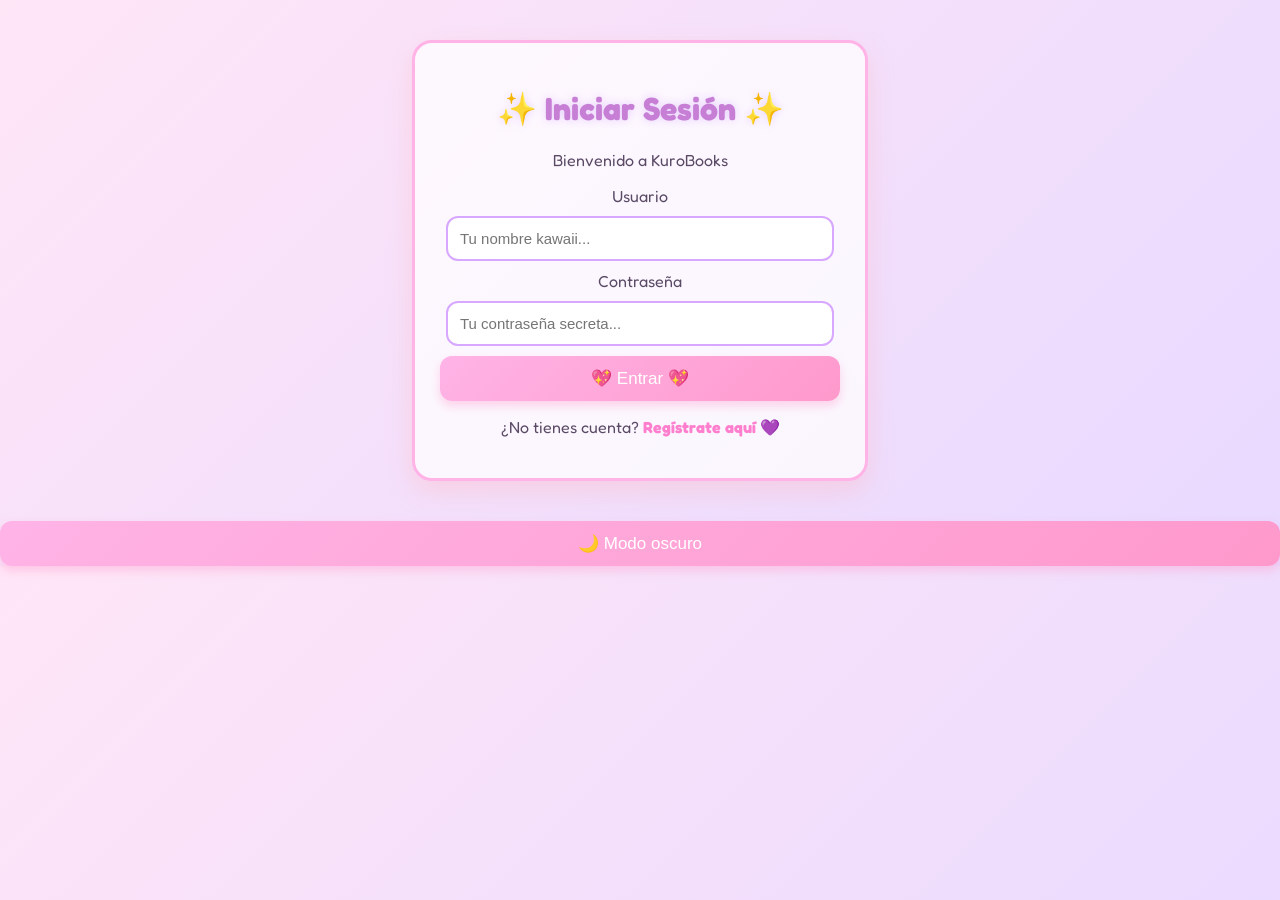
==== login.html @ 952f974f "Add files via upload" ====
<!DOCTYPE html>
<html lang="es">
<head>
    <meta charset="UTF-8">
    <title>Iniciar Sesión ✨</title>
    <link rel="stylesheet" href="estilos.css">
</head>
<body>

<div class="login-contenedor">
    <h1>✨ Iniciar Sesión ✨</h1>
    <p class="subtitulo">Bienvenido a KuroBooks</p>

    <form onsubmit="return login()">
        <label for="usuario">Usuario</label>
        <input type="text" id="usuario" placeholder="Tu nombre kawaii..." required>

        <label for="password">Contraseña</label>
        <input type="password" id="password" placeholder="Tu contraseña secreta..." required>

        <button type="submit">💖 Entrar 💖</button>
    </form>

    <p class="registro-link">
        ¿No tienes cuenta?
        <a href="index.html">Regístrate aquí 💜</a>
    </p>
</div>

<script>
function login() {
    const user = document.getElementById("usuario").value;
    const pass = document.getElementById("password").value;

    const userGuardado = localStorage.getItem("usuario");
    const passGuardada = localStorage.getItem("password");

    if (user === userGuardado && pass === passGuardada) {
        localStorage.setItem("logeado", "true");
        window.location.href = "inicio.html";
        return false;
    } else {
        alert("Usuario o contraseña incorrectos 💔");
        return false;
    }
}
</script>

</body>
</html>

<button onclick="toggleDarkMode()">🌙 Modo oscuro</button>
---- estilos.css ----
/* ---------------------------------------------------
   🌸 KuroBooks — Estilo Pastel Kawaii
   --------------------------------------------------- */

/* Fuente kawaii */
@import url('https://fonts.googleapis.com/css2?family=Fredoka:wght@300;400;500;600&display=swap');

body {
    margin: 0;
    padding: 0;
    font-family: 'Fredoka', sans-serif;
    background: linear-gradient(135deg, #ffe6f7, #e8d9ff);
    color: #5a4a66;
    transition: 0.3s ease;
}

/* Contenedores generales */
.contenedor, .login-contenedor, .registro-contenedor, .card {
    background: rgba(255, 255, 255, 0.75);
    border-radius: 20px;
    padding: 25px;
    max-width: 400px;
    margin: 40px auto;
    border: 3px solid #ffb3e6;
    box-shadow: 0 10px 25px rgba(255, 182, 193, 0.4);
    text-align: center;
}

/* Títulos */
h1, h2, h3 {
    color: #c77fd6;
    text-shadow: 0 0 8px rgba(200, 150, 255, 0.4);
}

/* Inputs */
input, textarea, select {
    width: 90%;
    padding: 12px;
    margin: 10px 0;
    border-radius: 12px;
    border: 2px solid #d8a7ff;
    background: #fff;
    font-size: 15px;
}

/* Botones */
button, .btn {
    width: 100%;
    padding: 12px;
    background: linear-gradient(135deg, #ffb3e6, #ff99cc);
    border: none;
    border-radius: 12px;
    color: white;
    font-size: 17px;
    cursor: pointer;
    box-shadow: 0 5px 10px rgba(255, 153, 204, 0.4);
    transition: 0.3s;
}

button:hover, .btn:hover {
    transform: scale(1.05);
    background: linear-gradient(135deg, #ff99d6, #ff7fcf);
}

/* Enlaces */
a {
    color: #ff7fcf;
    font-weight: bold;
    text-decoration: none;
}

a:hover {
    text-shadow: 0 0 6px #ffb3e6;
}

/* Tarjetas de libros */
.card {
    max-width: 500px;
}

.card img {
    width: 100%;
    border-radius: 15px;
    margin-bottom: 15px;
}

/* Barra superior kawaii */
.topbar {
    width: 100%;
    padding: 12px;
    background: rgba(255, 200, 240, 0.7);
    border-bottom: 3px solid #ffb3e6;
    text-align: center;
    font-size: 18px;
    backdrop-filter: blur(6px);
}

/* Modo oscuro */
.dark-mode {
    background: linear-gradient(135deg, #2a2233, #1a1620);
    color: #f0d9ff;
}

.dark-mode .contenedor,
.dark-mode .login-contenedor,
.dark-mode .registro-contenedor,
.dark-mode .card {
    background: rgba(40, 30, 55, 0.7);
    border-color: #a86bd6;
    box-shadow: 0 10px 25px rgba(80, 50, 120, 0.5);
}

.dark-mode input {
    background: #3a2a4d;
    color: #f0d9ff;
    border-color: #b46cff;
}

.dark-mode button {
    background: linear-gradient(135deg, #b46cff, #8f4fd6);
}

.dark-mode a {
    color: #d8a7ff;
}

.welcome-contenedor {
    max-width: 600px;
    margin: 80px auto;
    background: rgba(255, 240, 250, 0.85);
    padding: 40px;
    border-radius: 25px;
    border: 3px solid #ffb3e6;
    box-shadow: 0 10px 25px rgba(255, 182, 193, 0.4);
    text-align: center;
}

.titulo-kawaii {
    font-size: 32px;
    color: #c77fd6;
    text-shadow: 0 0 10px rgba(200, 150, 255, 0.5);
}

.botones-welcome {
    margin-top: 30px;
    display: flex;
    justify-content: center;
    gap: 20px;
}

.btn-secundario {
    background: linear-gradient(135deg, #d8a7ff, #c77fd6);
}
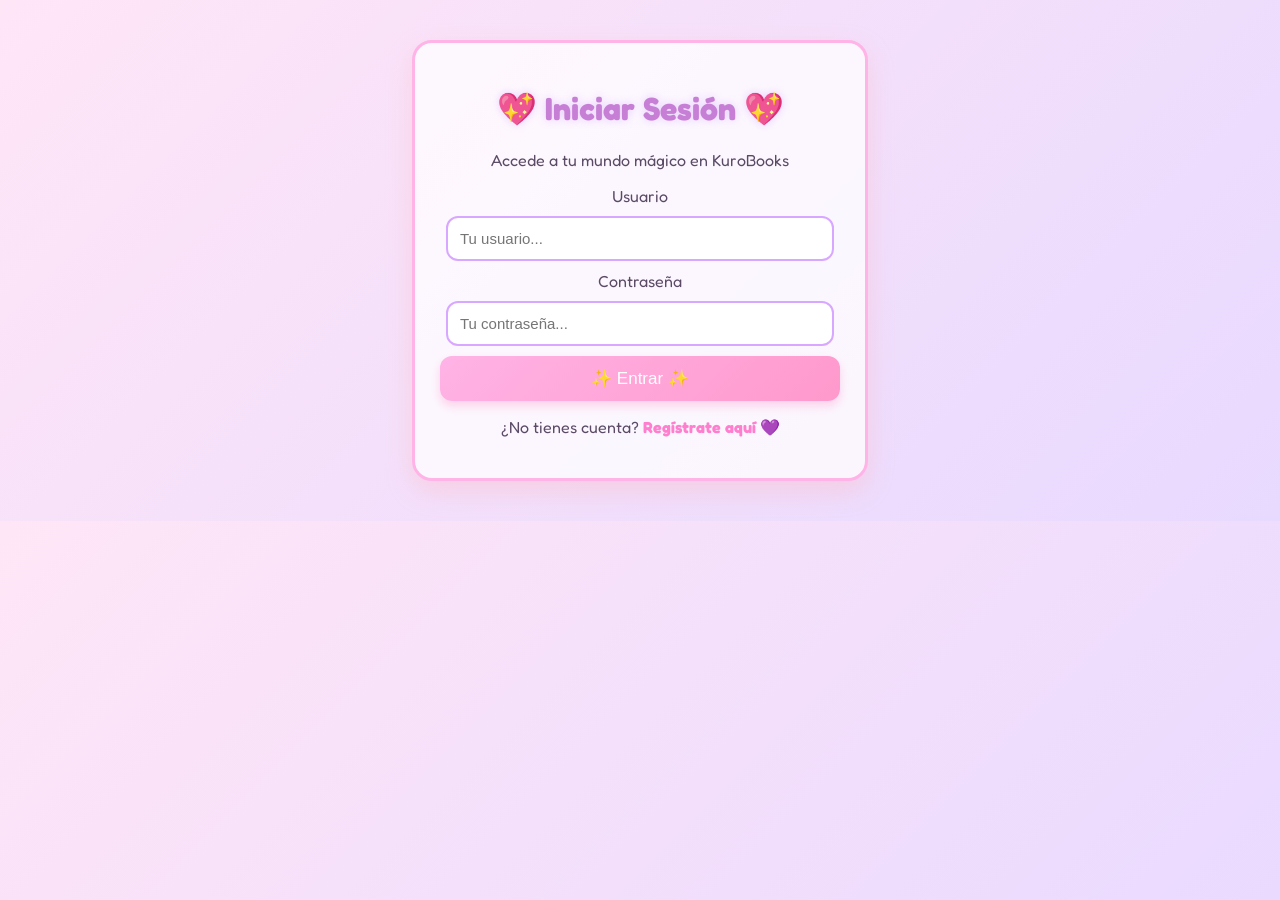
==== commit fb3e6f4d: "Update login.html" ====
--- a/login.html
+++ b/login.html
@@ -8,17 +8,17 @@
 <body>
 
 <div class="login-contenedor">
-    <h1>✨ Iniciar Sesión ✨</h1>
-    <p class="subtitulo">Bienvenido a KuroBooks</p>
+    <h1>💖 Iniciar Sesión 💖</h1>
+    <p class="subtitulo">Accede a tu mundo mágico en KuroBooks</p>
 
     <form onsubmit="return login()">
         <label for="usuario">Usuario</label>
-        <input type="text" id="usuario" placeholder="Tu nombre kawaii..." required>
+        <input type="text" id="usuario" placeholder="Tu usuario..." required>
 
         <label for="password">Contraseña</label>
-        <input type="password" id="password" placeholder="Tu contraseña secreta..." required>
+        <input type="password" id="password" placeholder="Tu contraseña..." required>
 
-        <button type="submit">💖 Entrar 💖</button>
+        <button type="submit">✨ Entrar ✨</button>
     </form>
 
     <p class="registro-link">
@@ -37,7 +37,7 @@
 
     if (user === userGuardado && pass === passGuardada) {
         localStorage.setItem("logeado", "true");
-        window.location.href = "inicio.html";
+        window.location.href = "inicio.html"; // Página después de iniciar sesión
         return false;
     } else {
         alert("Usuario o contraseña incorrectos 💔");
@@ -49,5 +49,4 @@
 </body>
 </html>
 
-<button onclick="toggleDarkMode()">🌙 Modo oscuro</button>
 
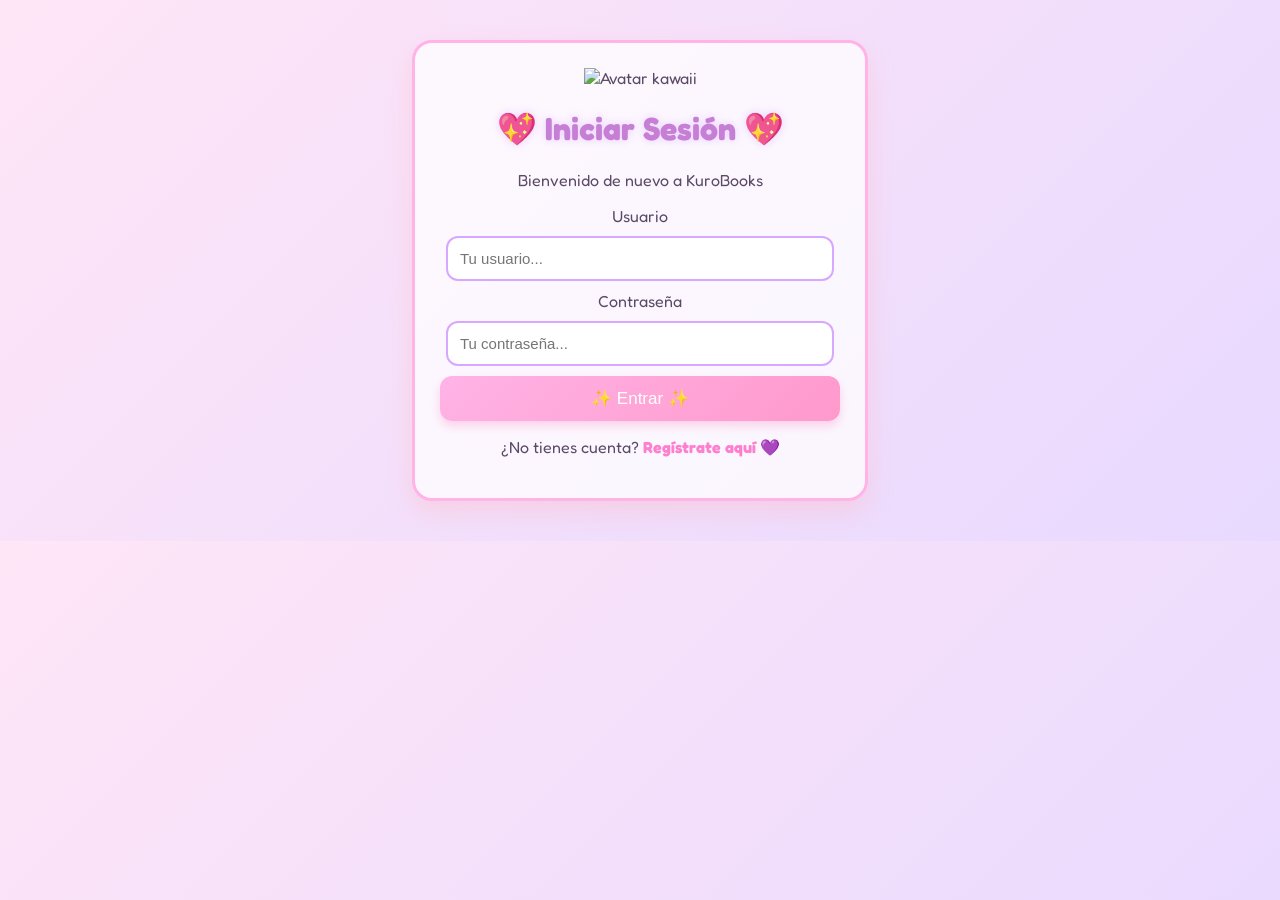
==== commit a641033b: "Update login.html" ====
--- a/login.html
+++ b/login.html
@@ -7,9 +7,12 @@
 </head>
 <body>
 
-<div class="login-contenedor">
+<div class="login-contenedor avatar-box">
+
+    <img src="https://i.imgur.com/8QfQZ5K.png" class="avatar" alt="Avatar kawaii">
+
     <h1>💖 Iniciar Sesión 💖</h1>
-    <p class="subtitulo">Accede a tu mundo mágico en KuroBooks</p>
+    <p class="subtitulo">Bienvenido de nuevo a KuroBooks</p>
 
     <form onsubmit="return login()">
         <label for="usuario">Usuario</label>
@@ -37,7 +40,7 @@
 
     if (user === userGuardado && pass === passGuardada) {
         localStorage.setItem("logeado", "true");
-        window.location.href = "inicio.html"; // Página después de iniciar sesión
+        window.location.href = "inicio.html";
         return false;
     } else {
         alert("Usuario o contraseña incorrectos 💔");
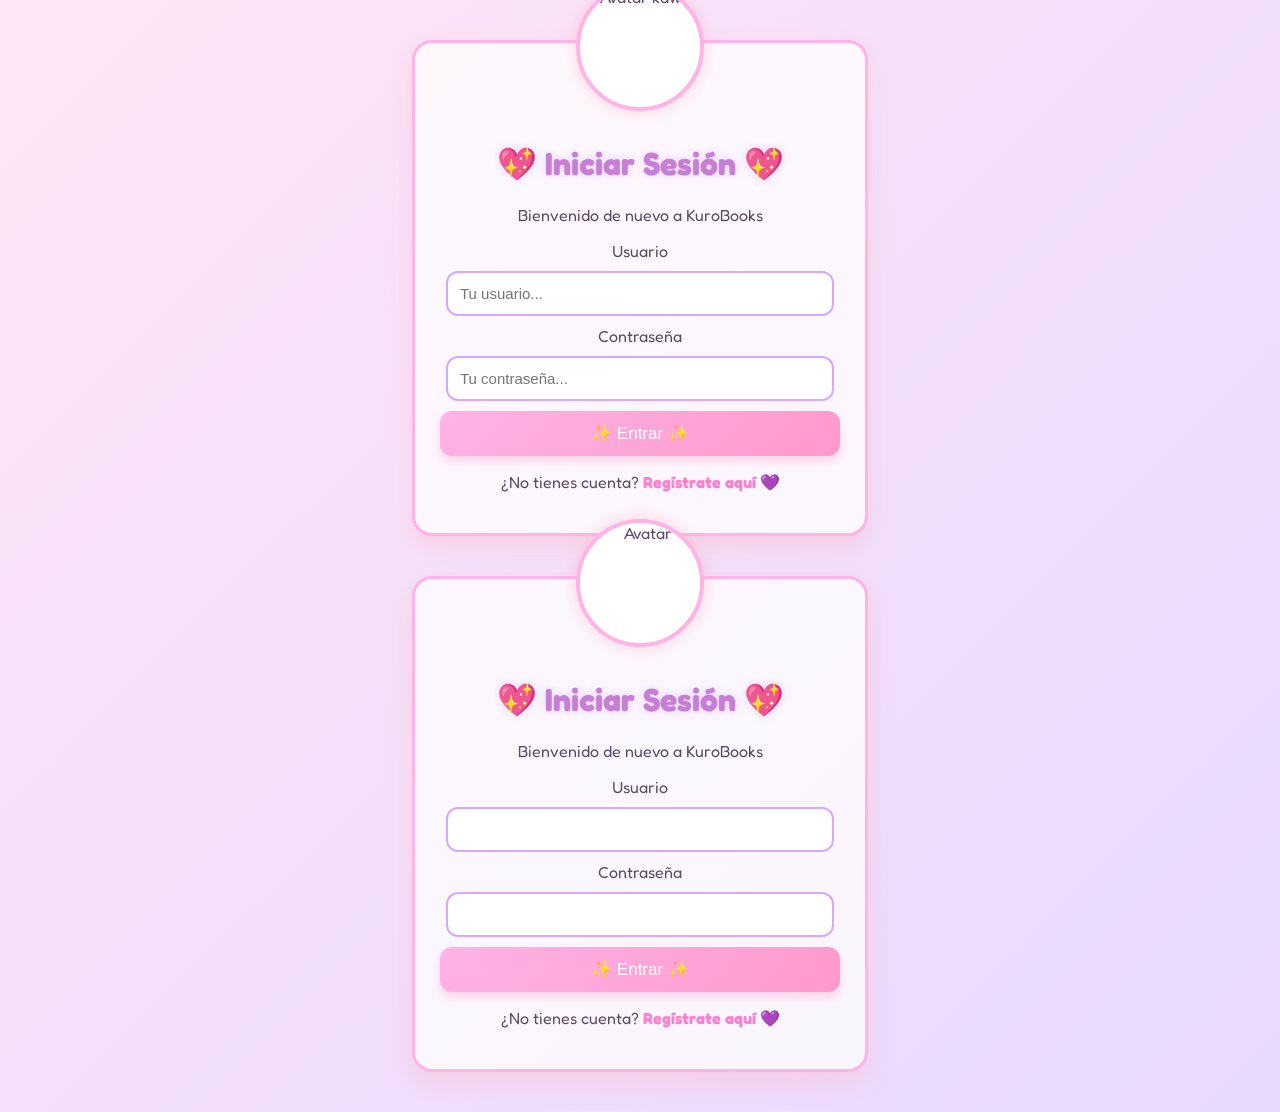
==== commit dbd4d626: "Update login.html" ====
--- a/login.html
+++ b/login.html
@@ -51,5 +51,53 @@
 
 </body>
 </html>
+<div class="login-contenedor avatar-box">
+
+    <img id="avatarLogin" class="avatar" alt="Avatar">
+
+    <h1>💖 Iniciar Sesión 💖</h1>
+    <p class="subtitulo">Bienvenido de nuevo a KuroBooks</p>
+
+    <form onsubmit="return login()">
+        <label for="usuario">Usuario</label>
+        <input type="text" id="usuario" required>
+
+        <label for="password">Contraseña</label>
+        <input type="password" id="password" required>
+
+        <button type="submit">✨ Entrar ✨</button>
+    </form>
+
+    <p class="registro-link">
+        ¿No tienes cuenta?
+        <a href="index.html">Regístrate aquí 💜</a>
+    </p>
+</div>
+
+<script>
+// Mostrar avatar guardado
+window.onload = function() {
+    const avatar = localStorage.getItem("avatar");
+    document.getElementById("avatarLogin").src = avatar || "https://i.imgur.com/8QfQZ5K.png";
+};
+
+function login() {
+    const user = document.getElementById("usuario").value;
+    const pass = document.getElementById("password").value;
+
+    const userGuardado = localStorage.getItem("usuario");
+    const passGuardada = localStorage.getItem("password");
+
+    if (user === userGuardado && pass === passGuardada) {
+        localStorage.setItem("logeado", "true");
+        window.location.href = "inicio.html";
+        return false;
+    } else {
+        alert("Usuario o contraseña incorrectos 💔");
+        return false;
+    }
+}
+</script>
 
 
+
--- a/estilos.css
+++ b/estilos.css
@@ -151,3 +151,20 @@
 .btn-secundario {
     background: linear-gradient(135deg, #d8a7ff, #c77fd6);
 }
+.avatar-box {
+    position: relative;
+    padding-top: 80px;
+}
+
+.avatar {
+    width: 120px;
+    height: 120px;
+    border-radius: 50%;
+    border: 4px solid #ffb3e6;
+    box-shadow: 0 0 15px rgba(255, 182, 193, 0.6);
+    position: absolute;
+    top: -60px;
+    left: 50%;
+    transform: translateX(-50%);
+    background: white;
+}
